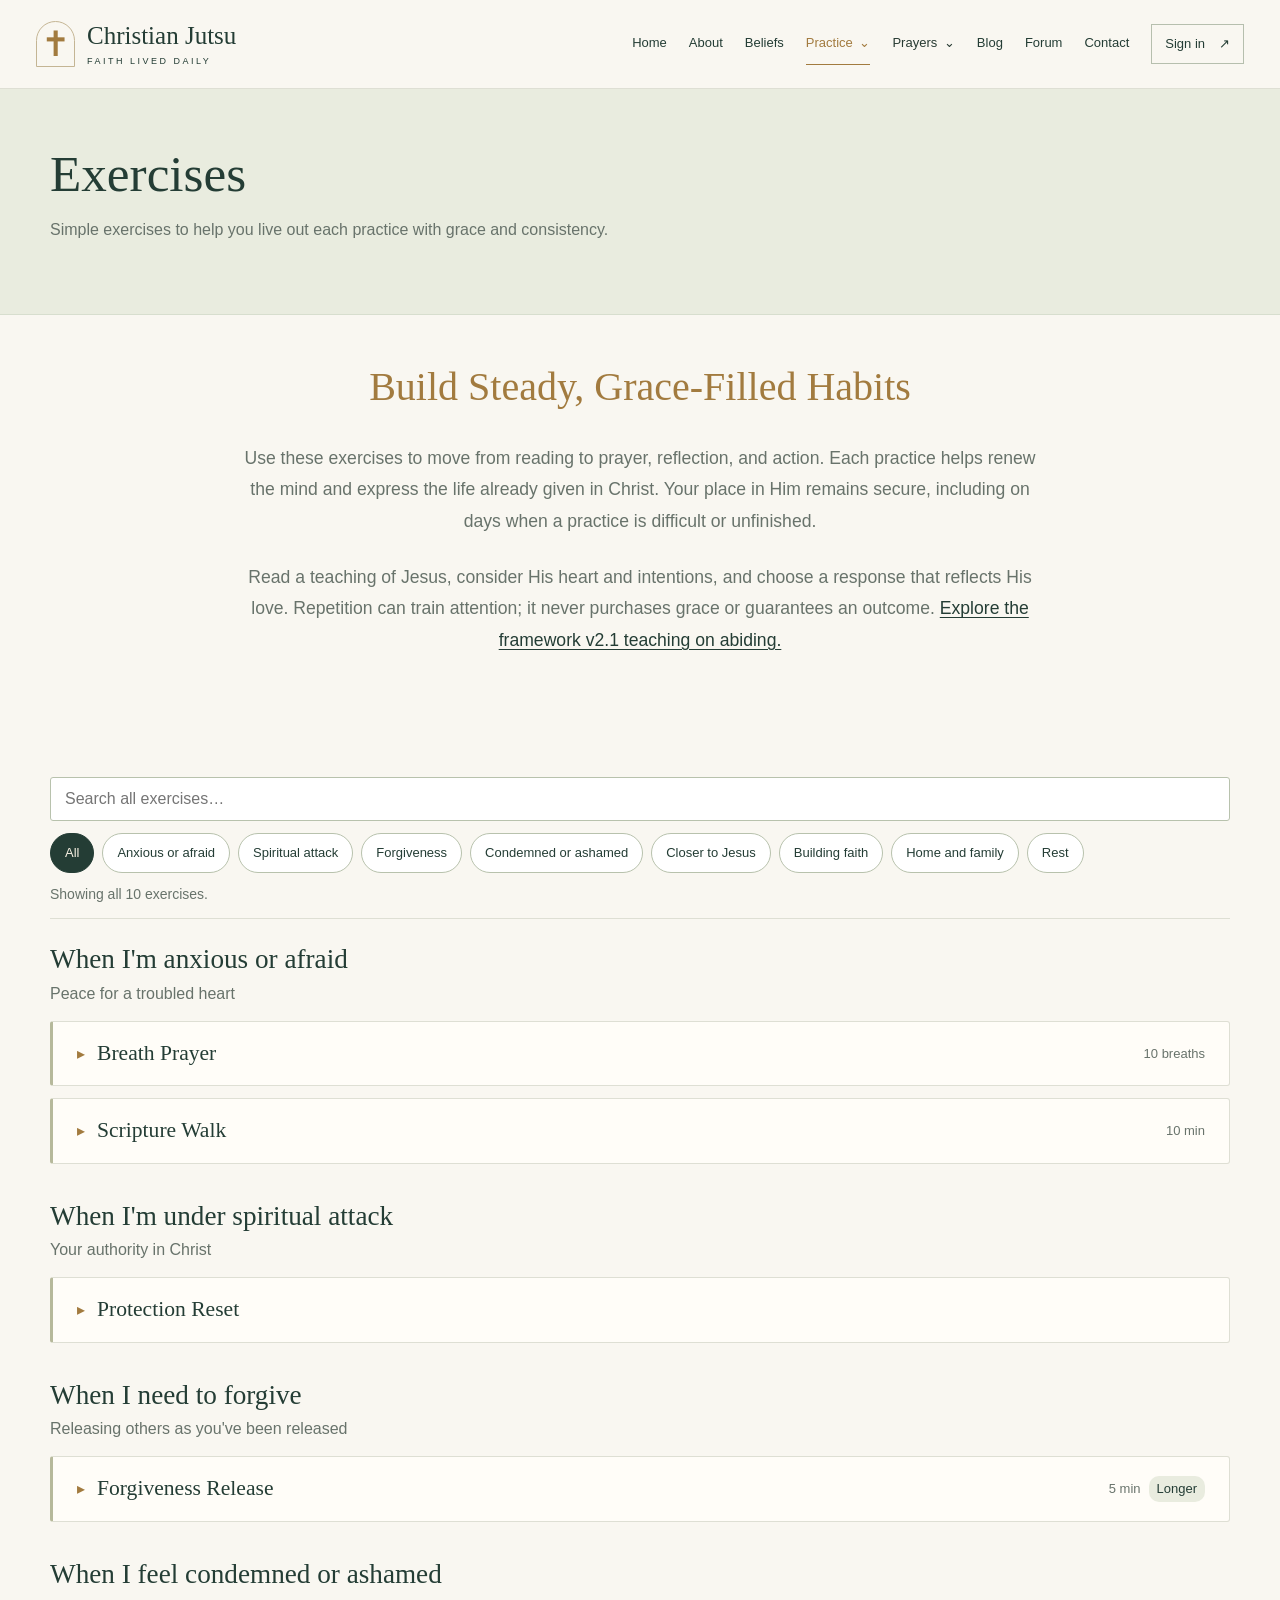
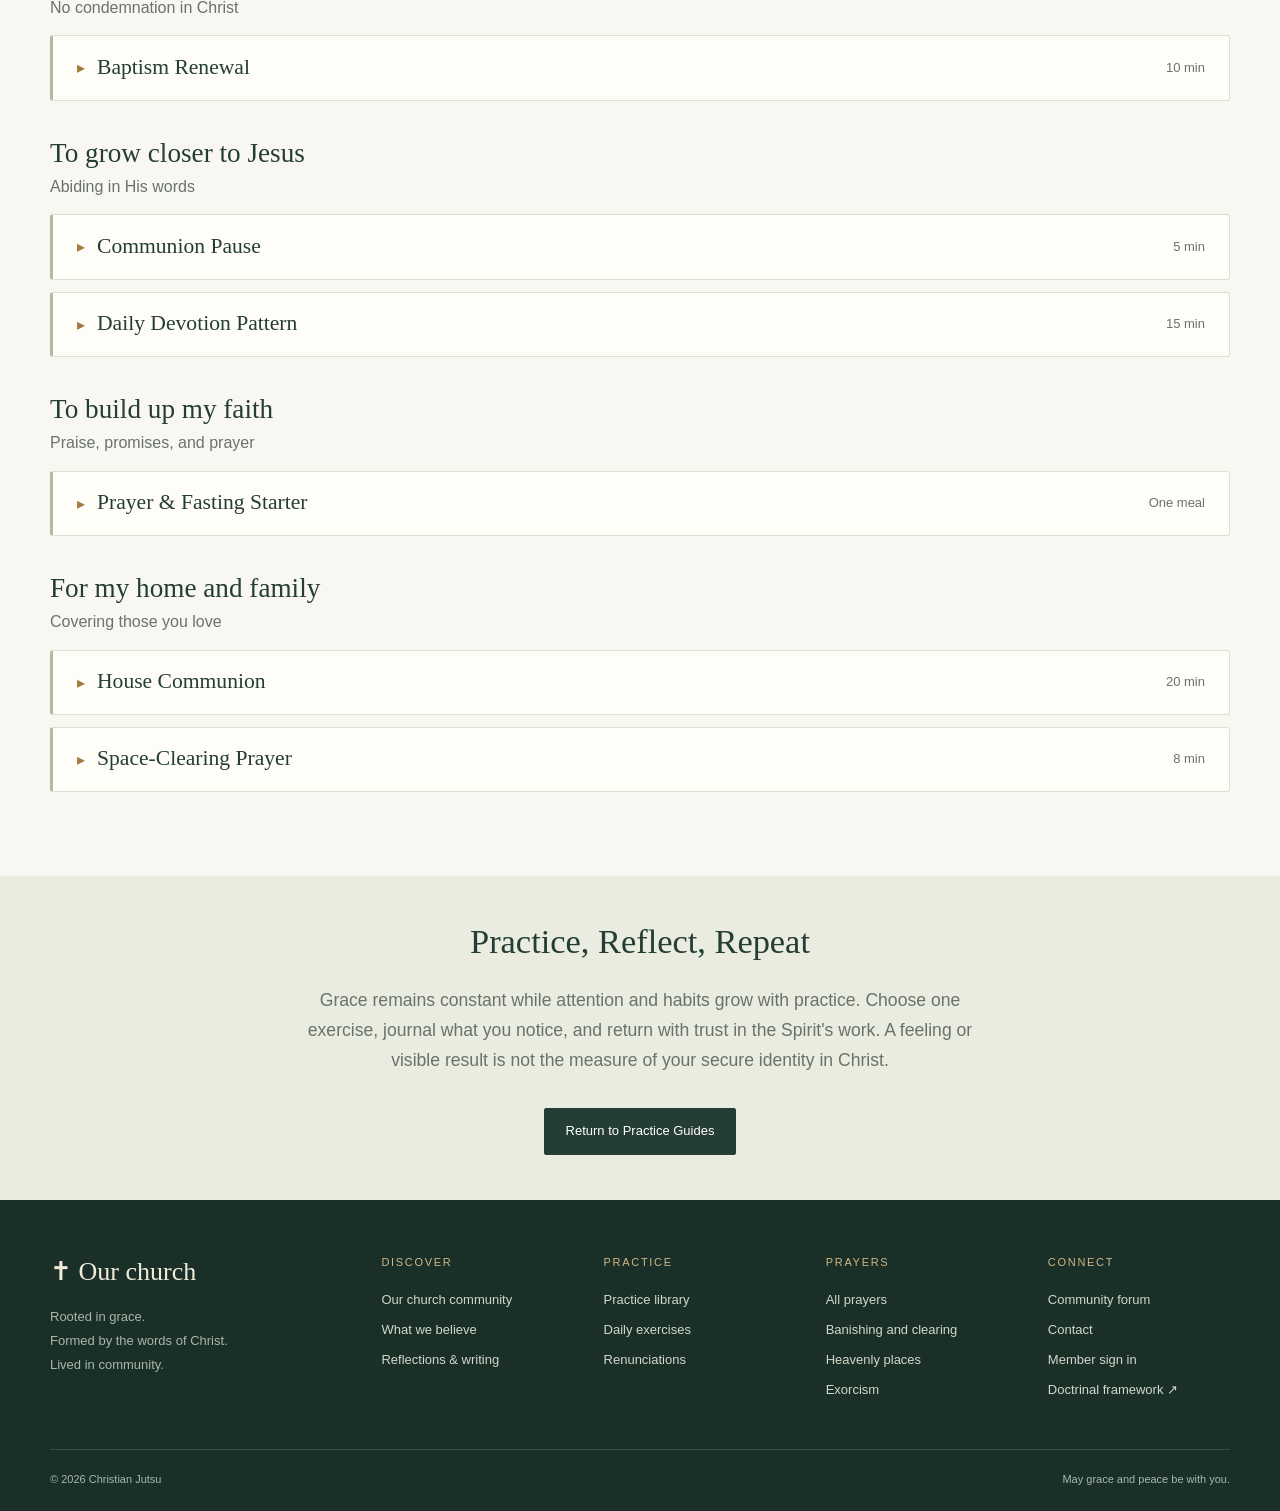
==== exercises.html @ 7dd8ff70 "Publish site from cd50cb9" ====
<!DOCTYPE html>
<html lang="en">
<head>
    <meta charset="UTF-8">
    <meta name="viewport" content="width=device-width, initial-scale=1.0">
    <title>Exercises - Christian Jutsu</title>
    <link rel="stylesheet" href="styles.css">
    <link rel="icon" href="assets/favicon.svg" type="image/svg+xml">
    <link rel="stylesheet" href="assets/css/site.css">
    <link rel="stylesheet" href="assets/css/practice.css">
</head>
<body class="practice-page">
    <!-- Navigation Bar -->
    <!-- shared-shell:start --><a class="skip-link" href="#main-content">Skip to content</a>
      <header class="site-header"><div class="site-header-inner">
        <a class="site-brand" href="index.html#/" aria-label="Christian Jutsu home"><span class="brand-mark" aria-hidden="true">✝</span><span>Christian Jutsu<small>FAITH LIVED DAILY</small></span></a>
        <button class="menu-toggle" type="button" aria-expanded="false" aria-controls="site-navigation"><span aria-hidden="true">☰</span> Menu</button>
        <nav class="site-navigation" id="site-navigation" aria-label="Main navigation">
          <a href="index.html#/">Home</a>
          <a href="about.html">About</a>
          <a href="index.html#/beliefs">Beliefs</a>
          <details class="nav-group is-active"><summary>Practice <span aria-hidden="true">⌄</span></summary><div class="nav-panel"><a href="practices.html">All practices</a><a href="exercises.html" class="is-active" aria-current="page">Daily exercises</a><a href="renunciations.html">Renunciations</a></div></details>
          <details class="nav-group"><summary>Prayers <span aria-hidden="true">⌄</span></summary><div class="nav-panel"><a href="prayers.html">All prayers</a><a href="banishing-and-clearing.html">Banishing and clearing</a><a href="heavenly-places-prayer.html">Heavenly places</a><a href="exorcism-prayer.html">Exorcism</a></div></details>
          <a href="index.html#/blog">Blog</a>
          <a href="index.html#/forum">Forum</a>
          <a href="index.html#/contact">Contact</a>


          <a class="session-button" href="index.html#/login">Sign in <span aria-hidden="true">↗</span></a>
        </nav>
      </div></header><!-- shared-shell:end --><main id="main-content" tabindex="-1">

    <!-- Page Header -->
    <section class="page-header">
        <div class="container">
            <h1>Exercises</h1>
            <p>Simple exercises to help you live out each practice with grace and consistency.</p>
        </div>
    </section>

    <!-- Intro -->
    <section class="welcome" style="padding: 3rem 0;">
        <div class="container">
            <h2>Build Steady, Grace-Filled Habits</h2>
            <p>Use these exercises to move from reading to prayer, reflection, and action. Each practice helps renew the mind and express the life already given in Christ. Your place in Him remains secure, including on days when a practice is difficult or unfinished.</p>
            <p>Read a teaching of Jesus, consider His heart and intentions, and choose a response that reflects His love. Repetition can train attention; it never purchases grace or guarantees an outcome. <a href="index.html#/beliefs?article=22">Explore the framework v2.1 teaching on abiding.</a></p>
        </div>
    </section>

    <!-- exercises:start -->
<section class="library" aria-label="Exercises by need">
<div class="container">
<div class="library-toolbar" id="library-toolbar" data-noun="exercise" data-noun-plural="exercises" hidden>
<label class="visually-hidden" for="library-search">Search exercises</label>
<input id="library-search" type="search" placeholder="Search all exercises…" autocomplete="off">
<div class="library-filters" id="library-filters" role="group" aria-label="Filter by need">
<button type="button" data-need="all" aria-pressed="true">All</button>
<button type="button" data-need="anxious" data-title="When I'm anxious or afraid" aria-pressed="false">Anxious or afraid</button>
<button type="button" data-need="attack" data-title="When I'm under spiritual attack" aria-pressed="false">Spiritual attack</button>
<button type="button" data-need="forgive" data-title="When I need to forgive" aria-pressed="false">Forgiveness</button>
<button type="button" data-need="condemned" data-title="When I feel condemned or ashamed" aria-pressed="false">Condemned or ashamed</button>
<button type="button" data-need="closer" data-title="To grow closer to Jesus" aria-pressed="false">Closer to Jesus</button>
<button type="button" data-need="faith" data-title="To build up my faith" aria-pressed="false">Building faith</button>
<button type="button" data-need="home" data-title="For my home and family" aria-pressed="false">Home and family</button>
<button type="button" data-need="rest" data-title="When I'm worn out and need rest" aria-pressed="false">Rest</button>
</div>
<p class="library-status" id="library-status" aria-live="polite"></p>
</div>
<section class="library-group" data-group="anxious" aria-labelledby="group-anxious">
<h2 class="library-group-title" id="group-anxious">When I'm anxious or afraid</h2>
<p class="library-group-tagline">Peace for a troubled heart</p>
<details class="ritual-card library-card" id="breath-prayer" data-needs="anxious rest">
<summary><h3>Breath Prayer</h3><span class="library-meta"><span class="library-time">10 breaths</span></span></summary>
<div class="library-body">
<p>On inhale: &quot;Lord Jesus, draw me near.&quot; On exhale: &quot;I rest in Your grace.&quot; Repeat for 10 slow breaths to center before prayer.</p>
<div class="library-footer"><p class="library-also">Also in: <a href="#need=rest">When I'm worn out and need rest</a></p><div class="library-actions"><button type="button" class="library-copy" data-copy-link hidden><span aria-hidden="true">🔗</span> <span class="library-button-label">Copy link</span></button><button type="button" class="library-close" data-close hidden><span aria-hidden="true">▴</span> <span class="library-button-label">Close</span></button></div></div>
</div>
</details>
<details class="ritual-card library-card" id="scripture-walk" data-needs="anxious closer">
<summary><h3>Scripture Walk</h3><span class="library-meta"><span class="library-time">10 min</span></span></summary>
<div class="library-body">
<p>Walk for 10 minutes reciting a single verse (Ps. 23:1 or Jn. 14:27). Let the rhythm of your steps reinforce the promise.</p>
<div class="library-footer"><p class="library-also">Also in: <a href="#need=closer">To grow closer to Jesus</a></p><div class="library-actions"><button type="button" class="library-copy" data-copy-link hidden><span aria-hidden="true">🔗</span> <span class="library-button-label">Copy link</span></button><button type="button" class="library-close" data-close hidden><span aria-hidden="true">▴</span> <span class="library-button-label">Close</span></button></div></div>
</div>
</details>
</section>
<section class="library-group" data-group="attack" aria-labelledby="group-attack">
<h2 class="library-group-title" id="group-attack">When I'm under spiritual attack</h2>
<p class="library-group-tagline">Your authority in Christ</p>
<details class="ritual-card library-card" id="protection-reset" data-needs="attack home">
<summary><h3>Protection Reset</h3><span class="library-meta"></span></summary>
<div class="library-body">
<p>Pray, &quot;Lord, surround this home with Your peace in Jesus' name.&quot; If helpful, trace a small cross as a reminder of Christ. The gesture has no independent power.</p>
<div class="library-footer"><p class="library-also">Also in: <a href="#need=home">For my home and family</a></p><div class="library-actions"><button type="button" class="library-copy" data-copy-link hidden><span aria-hidden="true">🔗</span> <span class="library-button-label">Copy link</span></button><button type="button" class="library-close" data-close hidden><span aria-hidden="true">▴</span> <span class="library-button-label">Close</span></button></div></div>
</div>
</details>
</section>
<section class="library-group" data-group="forgive" aria-labelledby="group-forgive">
<h2 class="library-group-title" id="group-forgive">When I need to forgive</h2>
<p class="library-group-tagline">Releasing others as you've been released</p>
<details class="ritual-card library-card" id="forgiveness-release" data-needs="forgive">
<summary><h3>Forgiveness Release</h3><span class="library-meta"><span class="library-time">5 min</span><span class="library-tag">Longer</span></span></summary>
<div class="library-body">
<p>This exercise helps us release personal vengeance and practice the mercy we have already received in Christ. Forgiving others does not earn God's forgiveness or maintain salvation. It brings our responses into alignment with Jesus' heart. Forgiveness is a choice; it does not require denying harm, erasing memory, abandoning healthy boundaries, or restoring trust without change.</p>
<div class="scripture-ref"><p><strong>Deuteronomy 32:35</strong><br>Vengeance is Mine, and recompense; their foot shall slip in due time; for the day of their calamity is at hand, and the things to come hasten upon them.</p><p><strong>Read this through Jesus' call to love our enemies: entrust justice to God and let go of personal retaliation.</strong></p><p><strong>Matthew 7:1-2</strong><br>Do not judge, or you too will be judged. For in the same way you judge others, you will be judged, and with the measure you use, it will be measured to you.</p><p><strong>Release others from your judgment and leave final judgment to God: the measure of mercy you show others is the measure you will live by.</strong></p><p><strong>Matthew 5:43-45</strong><br>You have heard that it was said, &quot;You shall love your neighbor and hate your enemy.&quot; But I say to you, love your enemies and pray for those who persecute you, so that you may be sons of your Father who is in heaven; for He causes His sun to rise on the evil and the good, and sends rain on the righteous and the unrighteous.</p><p><strong>Love and pray for those who hurt you: as the Father shows kindness to the good and the evil alike, we reflect His heart when we bless our enemies.</strong></p><p><strong>Matthew 6:12, 14-15</strong><br>And forgive us our debts, as we also have forgiven our debtors. For if you forgive others for their transgressions, your heavenly Father will also forgive you. But if you do not forgive others, then your Father will not forgive your transgressions.</p><p><strong>Forgive others as God has forgiven you: unforgiveness does not undo your salvation, but it hinders your fellowship with the Father and your experience of His forgiveness.</strong></p></div>
<p>Jesus' teaching takes forgiveness seriously. The framework reads these passages through His finished work: salvation is a gift, and extending mercy expresses the grace already received. We can ask for help while difficult feelings remain.</p>
<p><strong>Practice:</strong> Spend about 5 minutes considering Jesus' teaching on forgiveness. Notice His intention of love, and begin with an honest prayer:</p>
<div class="prayer-text">"Jesus, You know what happened and how it has affected me.<br>
Because You have shown me mercy, I choose to release (Name) from my personal vengeance.<br>
Let Your words loosen the hold of bitterness and renew my mind.<br>
Help me forgive while acting with wisdom, truth, and appropriate boundaries.<br>
Show me where I need to acknowledge my own wrongs and make amends.<br>
Thank You for forgiveness already given through Christ. Teach me to walk in Your love. Amen."</div>
<div class="library-footer"><div class="library-actions"><button type="button" class="library-copy" data-copy-link hidden><span aria-hidden="true">🔗</span> <span class="library-button-label">Copy link</span></button><button type="button" class="library-close" data-close hidden><span aria-hidden="true">▴</span> <span class="library-button-label">Close</span></button></div></div>
</div>
</details>
</section>
<section class="library-group" data-group="condemned" aria-labelledby="group-condemned">
<h2 class="library-group-title" id="group-condemned">When I feel condemned or ashamed</h2>
<p class="library-group-tagline">No condemnation in Christ</p>
<details class="ritual-card library-card" id="baptism-reflection" data-needs="condemned">
<summary><h3>Baptism Renewal</h3><span class="library-meta"><span class="library-time">10 min</span></span></summary>
<div class="library-body">
<p><strong>Time:</strong> 10 minutes. <strong>Focus:</strong> Identity in Christ.</p>
<p>Stand near water (sink, river, shower). Touch the water and say, &quot;I am buried with Christ; I am raised with Christ.&quot; Read Romans 6:3-4 aloud and pray for a fresh mind set on resurrection life.</p>
<div class="scripture-ref"><strong>Scripture to anchor:</strong> Romans 6:3-4</div>
<div class="library-footer"><div class="library-actions"><button type="button" class="library-copy" data-copy-link hidden><span aria-hidden="true">🔗</span> <span class="library-button-label">Copy link</span></button><button type="button" class="library-close" data-close hidden><span aria-hidden="true">▴</span> <span class="library-button-label">Close</span></button></div></div>
</div>
</details>
</section>
<section class="library-group" data-group="closer" aria-labelledby="group-closer">
<h2 class="library-group-title" id="group-closer">To grow closer to Jesus</h2>
<p class="library-group-tagline">Abiding in His words</p>
<details class="ritual-card library-card" id="communion-pause" data-needs="closer">
<summary><h3>Communion Pause</h3><span class="library-meta"><span class="library-time">5 min</span></span></summary>
<div class="library-body">
<p>Set aside 5 minutes midweek. Read 1 Corinthians 11:23-26, thank Jesus for His body and blood, and journal one line of gratitude.</p>
<div class="library-footer"><div class="library-actions"><button type="button" class="library-copy" data-copy-link hidden><span aria-hidden="true">🔗</span> <span class="library-button-label">Copy link</span></button><button type="button" class="library-close" data-close hidden><span aria-hidden="true">▴</span> <span class="library-button-label">Close</span></button></div></div>
</div>
</details>
<details class="ritual-card library-card" id="daily-devotion" data-needs="closer">
<summary><h3>Daily Devotion Pattern</h3><span class="library-meta"><span class="library-time">15 min</span></span></summary>
<div class="library-body">
<p><strong>Time:</strong> 15 minutes. <strong>Tools:</strong> Bible, journal, quiet spot.</p>
<p>1) Ask for the Spirit's help. 2) Read a short teaching of Jesus (start with John 15). 3) Consider what it reveals about His heart, intentions, and way of responding. 4) Hold His words in mind and choose one action that reflects them today. 5) Pray and end with gratitude. Read other passages of Scripture in the light of Christ.</p>
<div class="scripture-ref"><strong>Scripture to anchor:</strong> John 15:4-5</div>
<div class="library-footer"><div class="library-actions"><button type="button" class="library-copy" data-copy-link hidden><span aria-hidden="true">🔗</span> <span class="library-button-label">Copy link</span></button><button type="button" class="library-close" data-close hidden><span aria-hidden="true">▴</span> <span class="library-button-label">Close</span></button></div></div>
</div>
</details>
</section>
<section class="library-group" data-group="faith" aria-labelledby="group-faith">
<h2 class="library-group-title" id="group-faith">To build up my faith</h2>
<p class="library-group-tagline">Praise, promises, and prayer</p>
<details class="ritual-card library-card" id="fasting" data-needs="faith closer">
<summary><h3>Prayer &amp; Fasting Starter</h3><span class="library-meta"><span class="library-time">One meal</span></span></summary>
<div class="library-body">
<p><strong>Time:</strong> One meal. <strong>Focus:</strong> Dependence and clarity.</p>
<p>Set aside an ordinary comfort or distraction and use the time for prayer; a food fast is optional. Reflect on God's faithfulness, sovereignty, and care as expressed in His names. Close by thanking Jesus for being the Bread of Life. The time set aside is a response to grace, not payment for an answer.</p>
<div class="scripture-ref"><strong>Scripture to anchor:</strong> Matthew 6:16-18; John 6:35</div>
<div class="library-footer"><p class="library-also">Also in: <a href="#need=closer">To grow closer to Jesus</a></p><div class="library-actions"><button type="button" class="library-copy" data-copy-link hidden><span aria-hidden="true">🔗</span> <span class="library-button-label">Copy link</span></button><button type="button" class="library-close" data-close hidden><span aria-hidden="true">▴</span> <span class="library-button-label">Close</span></button></div></div>
</div>
</details>
</section>
<section class="library-group" data-group="home" aria-labelledby="group-home">
<h2 class="library-group-title" id="group-home">For my home and family</h2>
<p class="library-group-tagline">Covering those you love</p>
<details class="ritual-card library-card" id="communion-family" data-needs="home closer">
<summary><h3>House Communion</h3><span class="library-meta"><span class="library-time">20 min</span></span></summary>
<div class="library-body">
<p><strong>Time:</strong> 20 minutes. <strong>Focus:</strong> Gratitude and unity.</p>
<p>Gather bread and juice. Read Luke 22:19-20, invite each person to name one way Jesus has carried them this week, then partake together. Close with Psalm 23 read in unison.</p>
<div class="scripture-ref"><strong>Scripture to anchor:</strong> Luke 22:19-20; Psalm 23</div>
<div class="library-footer"><p class="library-also">Also in: <a href="#need=closer">To grow closer to Jesus</a></p><div class="library-actions"><button type="button" class="library-copy" data-copy-link hidden><span aria-hidden="true">🔗</span> <span class="library-button-label">Copy link</span></button><button type="button" class="library-close" data-close hidden><span aria-hidden="true">▴</span> <span class="library-button-label">Close</span></button></div></div>
</div>
</details>
<details class="ritual-card library-card" id="space-clearing" data-needs="home attack">
<summary><h3>Space-Clearing Prayer</h3><span class="library-meta"><span class="library-time">8 min</span></span></summary>
<div class="library-body">
<p><strong>Time:</strong> 8 minutes. <strong>Focus:</strong> Peace in your home.</p>
<p>Pray through each room: &quot;Lord, this home belongs to You. Help us fill it with truth, peace, and love in Jesus' name.&quot; Ask God to send His ministers as He wills, and thank Him for His presence. Let prayer lead to a practical act of hospitality, reconciliation, or care.</p>
<div class="scripture-ref"><strong>Scripture to anchor:</strong> Psalm 91:11-12</div>
<div class="library-footer"><p class="library-also">Also in: <a href="#need=attack">When I'm under spiritual attack</a></p><div class="library-actions"><button type="button" class="library-copy" data-copy-link hidden><span aria-hidden="true">🔗</span> <span class="library-button-label">Copy link</span></button><button type="button" class="library-close" data-close hidden><span aria-hidden="true">▴</span> <span class="library-button-label">Close</span></button></div></div>
</div>
</details>
</section>
<p class="library-no-results" id="library-no-results" hidden>No exercises match your search. Try another word, or choose All.</p>
</div>
</section>
<!-- exercises:end -->

    <!-- Call to Action -->
    <section class="rituals-cta">
        <div class="container">
            <h2>Practice, Reflect, Repeat</h2>
            <p>Grace remains constant while attention and habits grow with practice. Choose one exercise, journal what you notice, and return with trust in the Spirit's work. A feeling or visible result is not the measure of your secure identity in Christ.</p>
            <a href="practices.html" class="btn">Return to Practice Guides</a>
        </div>
    </section>

    <!-- Footer -->
    </main><!-- shared-footer:start --><footer class="site-footer"><div class="footer-grid">
      <div><a class="footer-brand" href="index.html#/">✝ Our church</a><p>Rooted in grace.<br>Formed by the words of Christ.<br>Lived in community.</p></div>
      <div><h2>Discover</h2><a href="about.html">Our church community</a><a href="index.html#/beliefs">What we believe</a><a href="index.html#/blog">Reflections &amp; writing</a></div>
      <div><h2>Practice</h2><a href="practices.html">Practice library</a><a href="exercises.html">Daily exercises</a><a href="renunciations.html">Renunciations</a></div>
      <div><h2>Prayers</h2><a href="prayers.html">All prayers</a><a href="banishing-and-clearing.html">Banishing and clearing</a><a href="heavenly-places-prayer.html">Heavenly places</a><a href="exorcism-prayer.html">Exorcism</a></div>
      <div><h2>Connect</h2><a href="index.html#/forum">Community forum</a><a href="index.html#/contact">Contact</a><a href="index.html#/login">Member sign in</a><a href="docs/christian-jutsu-framework-v2.1.md" download>Doctrinal framework ↗</a></div>
    </div><div class="footer-bottom"><span>© 2026 Christian Jutsu</span><span>May grace and peace be with you.</span></div></footer><!-- shared-footer:end -->

    <script src="assets/js/shared-shell.js"></script>
    <script src="script.js"></script>
    <script src="assets/js/library-page.js"></script>
</body>
</html>
---- styles.css ----
/* ===== GLOBAL STYLES ===== */
* {
    margin: 0;
    padding: 0;
    box-sizing: border-box;
}

:root {
    --primary-gold: #d4af37;
    --soft-blue: #6b9fd6;
    --warm-white: #fafaf8;
    --light-cream: #f5f3ed;
    --text-dark: #333333;
    --text-light: #666666;
    --border-light: #e0ddd5;
    --shadow: rgba(0, 0, 0, 0.1);
}

body {
    font-family: 'Georgia', 'Times New Roman', serif;
    line-height: 1.7;
    color: var(--text-dark);
    background-color: var(--warm-white);
}

.container {
    max-width: 1200px;
    margin: 0 auto;
    padding: 0 20px;
}

h1, h2, h3 {
    font-weight: 600;
    color: var(--text-dark);
    margin-bottom: 1rem;
}

h1 {
    font-size: 2.5rem;
}

h2 {
    font-size: 2rem;
}

h3 {
    font-size: 1.5rem;
}

p {
    margin-bottom: 1rem;
    color: var(--text-light);
}

a {
    text-decoration: none;
    color: inherit;
    transition: all 0.3s ease;
}

/* ===== NAVIGATION BAR ===== */
.navbar {
    background: white;
    box-shadow: 0 2px 10px var(--shadow);
    position: sticky;
    top: 0;
    z-index: 1000;
    padding: 0.5rem 0;
}

.nav-container {
    max-width: 1200px;
    margin: 0 auto;
    padding: 0 20px;
    display: flex;
    justify-content: space-between;
    align-items: center;
}

.logo {
    font-size: 1.5rem;
    font-weight: 600;
    color: var(--primary-gold);
    display: flex;
    align-items: center;
    gap: 0.5rem;
}

.nav-menu {
    display: flex;
    list-style: none;
    gap: 2rem;
    align-items: center;
}

.nav-menu li {
    position: relative;
}

.nav-menu a {
    color: var(--text-dark);
    font-size: 1.05rem;
    padding: 0.5rem 1rem;
    border-radius: 5px;
    transition: all 0.3s ease;
}

.nav-menu a:hover,
.nav-menu a.active {
    color: var(--primary-gold);
    background-color: var(--light-cream);
}

/* Dropdown Menu */
.dropdown {
    position: relative;
}

.dropdown-menu {
    position: absolute;
    top: 100%;
    left: 0;
    background: white;
    box-shadow: 0 4px 15px var(--shadow);
    border-radius: 8px;
    min-width: 200px;
    opacity: 0;
    visibility: hidden;
    transform: translateY(-10px);
    transition: all 0.3s ease;
    list-style: none;
    padding: 0.5rem 0;
    margin-top: 0.5rem;
}

.dropdown:hover .dropdown-menu {
    opacity: 1;
    visibility: visible;
    transform: translateY(0);
}

.dropdown-menu li {
    padding: 0;
}

.dropdown-menu a {
    display: block;
    padding: 0.75rem 1.5rem;
    color: var(--text-dark);
    border-radius: 0;
}

.dropdown-menu a:hover {
    background-color: var(--light-cream);
    color: var(--primary-gold);
}

/* Hamburger Menu */
.hamburger {
    display: none;
    flex-direction: column;
    background: none;
    border: none;
    cursor: pointer;
    padding: 0.5rem;
}

.hamburger span {
    width: 25px;
    height: 3px;
    background-color: var(--text-dark);
    margin: 3px 0;
    transition: 0.3s;
    border-radius: 2px;
}

/* ===== HERO SECTION ===== */
.hero {
    height: 500px;
    background: linear-gradient(rgba(0, 0, 0, 0.3), rgba(0, 0, 0, 0.4)),
                url('data:image/svg+xml,<svg xmlns="http://www.w3.org/2000/svg" viewBox="0 0 1200 500"><defs><linearGradient id="grad" x1="0%" y1="0%" x2="0%" y2="100%"><stop offset="0%" style="stop-color:%236b9fd6;stop-opacity:1" /><stop offset="100%" style="stop-color:%23d4af37;stop-opacity:0.7" /></linearGradient></defs><rect width="1200" height="500" fill="url(%23grad)"/><circle cx="600" cy="250" r="100" fill="%23fff" opacity="0.1"/><line x1="600" y1="200" x2="600" y2="300" stroke="%23fff" stroke-width="8" opacity="0.3"/><line x1="560" y1="230" x2="640" y2="230" stroke="%23fff" stroke-width="8" opacity="0.3"/></svg>');
    background-size: cover;
    background-position: center;
    display: flex;
    align-items: center;
    justify-content: center;
    text-align: center;
    color: white;
    position: relative;
}

.hero-overlay {
    z-index: 2;
    padding: 2rem;
}

.hero h1 {
    color: white;
    font-size: 3.5rem;
    margin-bottom: 1rem;
    text-shadow: 2px 2px 8px rgba(0, 0, 0, 0.5);
}

.tagline {
    font-size: 1.3rem;
    color: white;
    font-style: italic;
    text-shadow: 1px 1px 4px rgba(0, 0, 0, 0.5);
}

/* ===== WELCOME SECTION ===== */
.welcome {
    padding: 4rem 0;
    background-color: var(--warm-white);
    text-align: center;
}

.welcome h2 {
    color: var(--primary-gold);
    margin-bottom: 2rem;
    font-size: 2.5rem;
}

.welcome p {
    max-width: 800px;
    margin: 0 auto 1.5rem;
    font-size: 1.1rem;
    line-height: 1.8;
}

/* ===== FEATURES SECTION ===== */
.features {
    padding: 4rem 0;
    background-color: var(--light-cream);
}

.feature-grid {
    display: grid;
    grid-template-columns: repeat(auto-fit, minmax(250px, 1fr));
    gap: 2rem;
    margin-bottom: 3rem;
}

.feature-card {
    background: white;
    padding: 2rem;
    border-radius: 10px;
    box-shadow: 0 4px 15px var(--shadow);
    text-align: center;
    transition: transform 0.3s ease, box-shadow 0.3s ease;
}

.feature-card:hover {
    transform: translateY(-5px);
    box-shadow: 0 8px 25px var(--shadow);
}

.feature-icon {
    font-size: 3rem;
    margin-bottom: 1rem;
}

.feature-card h3 {
    color: var(--soft-blue);
    margin-bottom: 1rem;
}

.feature-card p {
    font-size: 0.95rem;
}

.cta-button {
    text-align: center;
    margin-top: 2rem;
}

.btn {
    display: inline-block;
    padding: 1rem 2rem;
    background: var(--primary-gold);
    color: white;
    border-radius: 50px;
    font-size: 1.1rem;
    font-weight: 600;
    transition: all 0.3s ease;
    box-shadow: 0 4px 15px rgba(212, 175, 55, 0.3);
}

.btn:hover {
    background: #c49d2e;
    transform: translateY(-2px);
    box-shadow: 0 6px 20px rgba(212, 175, 55, 0.4);
}

/* ===== PAGE HEADER ===== */
.page-header {
    background: linear-gradient(135deg, var(--soft-blue), var(--primary-gold));
    color: white;
    padding: 3rem 0;
    text-align: center;
}

.page-header h1 {
    color: white;
    font-size: 3rem;
}

/* ===== ABOUT PAGE ===== */
.about-content {
    padding: 4rem 0;
    background-color: var(--warm-white);
}

.about-grid {
    display: grid;
    grid-template-columns: 2fr 1fr;
    gap: 3rem;
    align-items: start;
}

.about-text h2 {
    color: var(--primary-gold);
    margin-top: 2rem;
    margin-bottom: 1rem;
}

.about-text h2:first-child {
    margin-top: 0;
}

.about-text p {
    margin-bottom: 1.5rem;
    font-size: 1.05rem;
}

.about-image {
    position: sticky;
    top: 100px;
}

.image-placeholder {
    background: white;
    padding: 2rem;
    border-radius: 10px;
    box-shadow: 0 4px 15px var(--shadow);
}

.image-placeholder svg {
    width: 100%;
    height: auto;
}

.image-caption {
    text-align: center;
    font-style: italic;
    margin-top: 1rem;
    font-size: 0.9rem;
}

/* ===== RITUALS PAGE ===== */
.rituals-intro {
    padding: 3rem 0;
    background-color: var(--light-cream);
    text-align: center;
}

.intro-text {
    max-width: 900px;
    margin: 0 auto 1.5rem;
    font-size: 1.1rem;
    line-height: 1.9;
}

.rituals-content {
    padding: 4rem 0;
    background-color: var(--warm-white);
}

.ritual-card {
    background: white;
    padding: 2.5rem;
    margin-bottom: 2rem;
    border-radius: 10px;
    box-shadow: 0 4px 15px var(--shadow);
    border-left: 5px solid var(--primary-gold);
    transition: all 0.3s ease;
}

.ritual-card:hover {
    box-shadow: 0 8px 25px var(--shadow);
    transform: translateX(5px);
}

.ritual-icon {
    font-size: 3rem;
    margin-bottom: 1rem;
}

.ritual-card h2 {
    color: var(--soft-blue);
    margin-bottom: 1.5rem;
}

.ritual-card p {
    margin-bottom: 1rem;
    font-size: 1.05rem;
}

.scripture-ref {
    margin-top: 1.5rem;
    padding: 1rem;
    background-color: var(--light-cream);
    border-left: 3px solid var(--primary-gold);
    border-radius: 5px;
    font-size: 0.95rem;
}

.scripture-ref strong {
    color: var(--text-dark);
}

.rituals-cta {
    padding: 4rem 0;
    background: linear-gradient(135deg, var(--light-cream), var(--warm-white));
    text-align: center;
}

.rituals-cta h2 {
    color: var(--primary-gold);
    margin-bottom: 1.5rem;
}

.rituals-cta p {
    max-width: 700px;
    margin: 0 auto 2rem;
    font-size: 1.1rem;
}

/* ===== FOOTER ===== */
footer {
    background: linear-gradient(135deg, var(--text-dark), #555);
    color: white;
    padding: 3rem 0;
    text-align: center;
}

.footer-links {
    display: flex;
    justify-content: center;
    gap: 2rem;
    margin-bottom: 1.5rem;
    flex-wrap: wrap;
}

.footer-links a {
    color: white;
    font-size: 1.05rem;
    transition: color 0.3s ease;
}

.footer-links a:hover {
    color: var(--primary-gold);
}

.footer-text {
    color: rgba(255, 255, 255, 0.8);
    margin-bottom: 0.5rem;
}

/* ===== RESPONSIVE DESIGN ===== */
@media (max-width: 768px) {
    .hamburger {
        display: flex;
        z-index: 1001;
    }

    .nav-menu {
        position: fixed;
        left: -100%;
        top: 60px;
        flex-direction: column;
        background-color: white;
        width: 100%;
        text-align: center;
        transition: 0.3s;
        box-shadow: 0 10px 27px var(--shadow);
        gap: 0;
        padding: 1rem 0;
    }

    .nav-menu.active {
        left: 0;
    }

    .nav-menu li {
        margin: 0.5rem 0;
    }

    .dropdown-menu {
        position: static;
        opacity: 1;
        visibility: visible;
        transform: none;
        box-shadow: none;
        background: var(--light-cream);
        margin-top: 0.5rem;
        display: none;
    }

    .dropdown.active .dropdown-menu {
        display: block;
    }

    .hero h1 {
        font-size: 2.5rem;
    }

    .tagline {
        font-size: 1.1rem;
    }

    h1 {
        font-size: 2rem;
    }

    h2 {
        font-size: 1.75rem;
    }

    .about-grid {
        grid-template-columns: 1fr;
    }

    .about-image {
        position: static;
    }

    .feature-grid {
        grid-template-columns: 1fr;
    }

    .footer-links {
        flex-direction: column;
        gap: 1rem;
    }
}

@media (max-width: 480px) {
    .hero {
        height: 350px;
    }

    .hero h1 {
        font-size: 2rem;
    }

    .tagline {
        font-size: 1rem;
    }

    .feature-card,
    .ritual-card {
        padding: 1.5rem;
    }

    .btn {
        padding: 0.75rem 1.5rem;
        font-size: 1rem;
    }
}
---- assets/css/site.css ----
﻿@import url("./app-components.css");
:root{--forest:#243d35;--forest-dark:#192f28;--gold:#a27b3f;--ink:#283b33;--muted:#68736b;--paper:#f9f7f1;--cream:#efede4;--line:#dedfd4;--primary-gold:#a27b3f;--soft-blue:#496d5e;--warm-white:#f9f7f1;--light-cream:#efede4;--text-dark:#283b33;--text-light:#626d65}
*{box-sizing:border-box}html{scroll-behavior:smooth;scroll-padding-top:110px}body{margin:0;background:var(--paper);color:var(--ink);font:16px/1.7 "Segoe UI",Arial,sans-serif}button,input,textarea,select{font:inherit}button,a,input,summary{touch-action:manipulation}button,summary{cursor:pointer}a{color:var(--forest);text-underline-offset:4px}a:hover{color:var(--gold)}a,button{transition:background .15s,color .15s,box-shadow .15s}h1,h2,h3,h4,h5,h6{font-family:Georgia,"Times New Roman",serif;line-height:1.2;font-weight:400;color:var(--ink);margin:0 0 1rem}h1{font-size:clamp(2.3rem,4vw,3.5rem)}h2{font-size:2.15rem}h3{font-size:1.55rem}h4{font-size:1.3rem}h5,h6{font-size:1.2rem}p{margin:0 0 1rem;color:var(--muted)}img,svg{max-width:100%}ul,ol{padding-left:1.5rem}li{margin-bottom:.35rem}hr{border:0;border-top:1px solid var(--line);margin:1.5rem 0}small,.small{font-size:.85rem}strong{font-weight:600}[hidden]{display:none!important}:focus-visible{outline:3px solid var(--gold);outline-offset:4px}code{overflow-wrap:anywhere;background:var(--cream);padding:.1rem .3rem}pre{white-space:pre-wrap;overflow-wrap:anywhere}.container{width:min(1180px,100% - 64px);margin-inline:auto;padding:0}.site-main{padding-block:56px 90px;min-height:65vh}.site-main:focus{outline:none}.app-loading{padding-block:100px}.skip-link{position:fixed;z-index:110;top:-80px;left:20px;background:var(--forest);color:white;padding:12px 20px}.skip-link:focus{top:10px}
.site-header{position:sticky;top:0;z-index:100;background:rgba(249,247,241,.98);border-bottom:1px solid var(--line)}.site-header-inner{max-width:1340px;margin:auto;padding:21px 36px;display:flex;align-items:center;justify-content:space-between;gap:26px}.site-brand{display:flex;align-items:center;gap:12px;text-decoration:none;color:var(--forest);font:25px/1.1 Georgia,serif;white-space:nowrap}.brand-mark{font:35px Georgia,serif;color:var(--gold);border:1px solid #c4b594;width:39px;height:46px;display:grid;place-items:center;border-radius:22px 22px 0 0}.site-brand small{display:block;font:9px/1 "Segoe UI",sans-serif;letter-spacing:2.5px;margin-top:8px}.site-navigation{display:flex;align-items:center;gap:22px;font-size:13px}.site-navigation>a:not(.session-button),.nav-group>summary{padding:9px 0;border-bottom:1px solid transparent;text-decoration:none;white-space:nowrap}.site-navigation .is-active,.nav-group.is-active>summary{color:var(--gold);border-bottom-color:var(--gold)!important}.nav-group{position:relative}.nav-group>summary{list-style:none}.nav-group>summary::-webkit-details-marker{display:none}.nav-group summary span{margin-left:3px}.nav-panel{position:absolute;top:100%;left:-16px;min-width:240px;max-width:320px;padding:10px;background:var(--paper);border:1px solid var(--line);box-shadow:0 14px 24px #243d3515}.nav-panel a{display:block;text-decoration:none;padding:9px 12px;overflow-wrap:anywhere}.nav-panel a:hover{background:var(--cream)}.session-button{display:inline-flex;align-items:center;gap:14px;border:1px solid #b6bfae;padding:8px 13px;background:transparent;color:var(--forest);text-decoration:none;font-size:13px;white-space:nowrap}.menu-toggle{display:none}.site-footer{background:var(--forest-dark);color:#e3e7dc;padding:56px 32px 22px}.footer-grid{max-width:1180px;margin:auto;display:grid;grid-template-columns:1.6fr repeat(4,1fr);gap:40px}.site-footer a{color:#d1d8c9;text-decoration:none;display:block;font-size:13px;margin-bottom:8px}.site-footer a:hover{color:#e3c48c}.site-footer .footer-brand{font:26px Georgia,serif;color:#f1ead9;margin-bottom:18px}.site-footer p{font-size:13px;color:#a8b8aa;line-height:1.85}.site-footer h2{color:#d0b888;font:11px "Segoe UI",sans-serif;letter-spacing:1.7px;text-transform:uppercase;margin-bottom:21px}.footer-bottom{max-width:1180px;margin:40px auto 0;padding-top:20px;border-top:1px solid #ffffff20;display:flex;justify-content:space-between;color:#a8b8aa;font-size:11px}
.button,.btn{display:inline-flex;align-items:center;justify-content:center;gap:22px;padding:12px 21px;text-decoration:none;border:1px solid var(--forest);border-radius:2px;background:var(--forest);color:white;font-weight:500;font-size:13px;line-height:1.6}.button:hover,.btn:hover{background:var(--forest-dark);color:white}.button-light{background:#ece8db;color:var(--forest);border-color:#ece8db}.button-light:hover{background:white;color:var(--forest)}.text-link{font-size:13px;text-decoration:none;font-weight:500;border-bottom:1px solid #aab1a2;padding-bottom:5px;display:inline-flex;align-items:center;gap:18px}.eyebrow{font-size:10px!important;font-weight:600;letter-spacing:2px;color:var(--gold);text-transform:uppercase;margin-bottom:22px}
@media(max-width:1150px){.site-header-inner{padding-inline:24px;gap:18px}.site-navigation{gap:14px;font-size:12px}.site-brand{font-size:22px}}
@media(max-width:1000px){.menu-toggle{display:block;border:1px solid #c0c8b7;padding:7px 12px;background:transparent;color:var(--forest);font-size:13px}.site-header-inner{padding-block:16px;position:relative}.site-navigation{display:none;position:absolute;top:100%;left:0;right:0;max-height:calc(100dvh - 82px);overflow:auto;background:var(--paper);border-bottom:1px solid var(--line);padding:20px 28px;box-shadow:0 15px 20px #243d3510}.site-navigation.is-open{display:flex;align-items:stretch;flex-direction:column;gap:3px;font-size:15px}.site-navigation .session-button{align-self:flex-start;margin-top:12px}.nav-panel{position:static;box-shadow:none;max-width:none;border:0;border-left:1px solid var(--line);margin:6px 0 10px}.nav-group>summary{display:flex;justify-content:space-between}}
@media(max-width:1000px){.footer-grid{grid-template-columns:repeat(4,1fr)}.footer-grid>div:first-child{grid-column:1/-1}}
@media(max-width:700px){.container{width:calc(100% - 36px)}.site-header-inner{padding-inline:18px}.site-main{padding-block:32px 55px}.footer-grid{grid-template-columns:1fr 1fr;gap:30px}.footer-grid>div:first-child{grid-column:1/-1}.site-footer{padding:40px 22px 22px}.footer-bottom{gap:15px;flex-wrap:wrap}}
@media(prefers-reduced-motion:reduce){html{scroll-behavior:auto}*,*:before,*:after{transition:none!important;animation:none!important}}


/* Home: a quiet editorial rhythm with a chapel-window illustration. */
.home-main{padding-top:0;padding-bottom:80px}.home-hero{display:grid;grid-template-columns:1.22fr 1fr;align-items:center;gap:60px;min-height:640px;padding:50px 0 60px}.eyebrow>span{display:inline-block;width:22px;height:1px;background:var(--gold);vertical-align:middle;margin-right:8px}.hero-copy h1{font-size:clamp(3rem,4.7vw,4.7rem);letter-spacing:-2px;line-height:1.1;margin-bottom:27px}.hero-copy h1 em{color:#6b795c;font-weight:400}.hero-intro{max-width:440px;font-size:15px;line-height:1.9}.hero-actions{display:flex;align-items:center;gap:28px;margin-top:31px}.hero-footnote{border-top:1px solid var(--line);margin-top:43px;padding-top:21px;max-width:445px;font-size:11px;color:var(--muted)}.tiny-cross{color:var(--gold);margin-right:10px;font-size:16px}.hero-art{position:relative;padding:20px 28px 32px;align-self:stretch;display:flex;flex-direction:column;justify-content:center;background:radial-gradient(ellipse at 50% 55%,#e6e8da55,transparent 70%)}.chapel-window{position:relative;isolation:isolate;width:85%;height:405px;margin:auto;overflow:hidden;border-radius:190px 190px 0 0;background:radial-gradient(ellipse at 50% 28%,#e1d5a4 0,#b5bd96 28%,#829980 57%,#476654 85%);border:1px solid #7c9270;box-shadow:inset 0 0 0 12px #f9f7f180,0 0 0 10px var(--paper),0 0 0 11px #cbd1be}.window-ring{position:absolute;inset:35px 26px -25px;border:1px solid #f9f7f173;border-radius:180px 180px 0 0}.ring-two{inset:58px 48px -40px}.window-light{position:absolute;left:50%;top:-50px;transform:translateX(-50%);width:150px;height:460px;background:linear-gradient(90deg,transparent,#fff6cc50,transparent);filter:blur(20px)}.window-cross{position:absolute;z-index:2;left:calc(50% - 4px);top:96px;height:179px;width:8px;background:#f6edcc;box-shadow:0 0 22px #fff3c080}.window-cross:before{content:"";position:absolute;width:105px;height:8px;background:#f6edcc;left:-48px;top:51px}.window-hills{position:absolute;bottom:-110px;left:-60px;width:370px;height:220px;transform:rotate(28deg);background:#294a39aa;border-radius:55% 65% 0 0;box-shadow:90px -30px 0 0 #4b685666}.window-sill{position:absolute;bottom:22px;left:0;right:0;height:1px;background:#ecebd29c}.art-caption{display:flex;justify-content:space-between;font-size:8px;letter-spacing:1.2px;gap:12px;margin:28px 20px 0;color:#65725e}.art-label{position:absolute;right:-20px;top:50%;writing-mode:vertical-rl;font-size:8px;letter-spacing:3px;color:#84917b}.foundation-strip{border-top:1px solid var(--line);border-bottom:1px solid var(--line);display:flex;justify-content:space-between;align-items:center;gap:24px;padding:25px 0}.foundation-strip p{margin:0;font-size:12px;line-height:1.6}.foundation-strip strong{font-weight:500;color:var(--forest)}.foundation-strip>span{font-size:12px;color:#64755f}.foundation-strip>span:before{content:"✧";margin-right:14px;color:var(--gold)}.home-section{padding:75px 0 0}.section-heading{display:flex;justify-content:space-between;align-items:end;gap:28px;margin-bottom:29px}.section-heading .eyebrow{margin-bottom:12px}.section-heading h2{margin:0;font-size:2.4rem;letter-spacing:-.5px}.section-heading>p{font-size:12px;margin-bottom:4px}.path-grid{display:grid;grid-template-columns:repeat(3,1fr);gap:20px}.path-card{display:flex;flex-direction:column;background:#f0efe7;border:1px solid #dddfd2;padding:27px;text-decoration:none;transition:transform .2s,border-color .2s}.path-card:nth-child(2){background:#edece1}.path-card:nth-child(3){background:#e9ece3}.path-card:hover{transform:translateY(-4px);border-color:var(--gold)}.path-number{font-size:9px;letter-spacing:1.4px;color:#73816e}.path-symbol{display:grid;place-items:center;width:48px;height:48px;color:#68765c;font-size:30px;margin:26px 0 17px;border:1px solid #cbd0bc;border-radius:50%}.path-card h3{font-size:23px}.path-card p{font-size:13px;line-height:1.85;flex:1}.card-link{border-top:1px solid #d4d8ca;padding-top:16px;margin-top:17px;font-size:12px;display:flex;justify-content:space-between;color:var(--forest)}.abiding-feature{margin-top:75px;background:#e9ecdf;display:grid;grid-template-columns:1fr 1fr;gap:70px;padding:48px}.abiding-feature h2{font-size:2.6rem}.abiding-feature p:not(.eyebrow){font-size:14px}.journal-grid{display:grid;grid-template-columns:repeat(2,1fr);gap:34px}.journal-card{padding:24px 0;border-top:1px solid #b7c0ae}.journal-meta{display:flex;justify-content:space-between;font-size:9px;letter-spacing:1px;color:var(--gold);margin-bottom:21px}.journal-card h3{max-width:400px;font-size:26px}.journal-card h3 a{text-decoration:none}.journal-card p{font-size:13px;max-width:420px}.community-feature{margin-top:65px;padding:49px;background:var(--forest);display:grid;grid-template-columns:1fr 1fr;gap:80px}.community-feature h2{color:#f1edde;font-size:2.65rem}.community-feature .eyebrow{color:#c8b985}.community-feature p{color:#c1cdbe;font-size:13px;max-width:355px}.community-feature .button{margin-top:13px}.community-topics>a{display:block;text-decoration:none;padding:16px 0 23px;border-bottom:1px solid #ffffff26}.community-topics h3{color:#edead9;font-size:21px;display:flex;justify-content:space-between;margin-top:10px}.community-topics p{margin:0}.topic-count{font-size:9px;letter-spacing:1.4px;color:#c8b985}
@media(max-width:1150px){.hero-copy h1{font-size:3.8rem}.home-hero{gap:30px}.hero-art{padding-inline:20px}.chapel-window{height:360px}.art-label{right:-4px}}
@media(max-width:1000px){.home-hero{min-height:580px}.hero-copy h1{font-size:3.3rem}.hero-actions{gap:17px;flex-wrap:wrap}.foundation-strip{flex-wrap:wrap}.foundation-strip>p{width:100%}.path-card{padding:20px}.path-card h3{font-size:21px}.abiding-feature,.community-feature{gap:35px;padding:32px}.section-heading h2{font-size:2.1rem}}
@media(max-width:700px){.home-main{padding-top:0}.home-hero{grid-template-columns:1fr;gap:35px;padding:44px 0 35px}.hero-copy h1{font-size:3.35rem;letter-spacing:-1.6px}.hero-intro{font-size:14px}.hero-footnote{margin-top:30px}.hero-art{max-width:390px;width:100%;justify-self:center;padding:15px 30px}.chapel-window{height:320px;width:82%}.window-cross{top:68px}.art-caption{margin-inline:10px;font-size:7px}.art-label{right:0}.foundation-strip{gap:16px;padding:22px 0}.foundation-strip>span{width:calc(50% - 8px);font-size:11px}.foundation-strip>span:before{margin-right:8px}.home-section{padding-top:48px}.section-heading{align-items:start;flex-direction:column;gap:15px}.section-heading h2{font-size:2rem}.section-heading>p{display:none}.path-grid,.journal-grid{grid-template-columns:1fr;gap:15px}.path-card{padding:25px}.path-symbol{margin-top:20px}.path-card h3{font-size:25px}.abiding-feature,.community-feature{grid-template-columns:1fr;padding:28px;gap:20px;margin-top:45px}.abiding-feature h2,.community-feature h2{font-size:2.2rem}.journal-card{padding:22px 0}.journal-card h3{font-size:24px}}
---- assets/css/practice.css ----
/* Keep the original reading layouts and diagrams within the shared site theme. */
.practice-page main{min-height:65vh}.practice-page .page-header{background:#e9ecdf;color:var(--forest);padding:54px 0;border-bottom:1px solid #d7dece;text-align:left}.practice-page .page-header h1{font-size:clamp(2.3rem,4vw,3.2rem);color:var(--forest);margin-bottom:12px}.practice-page .page-header p{color:var(--muted)!important;font-size:16px!important}.practice-page .about-content,.practice-page .rituals-content{padding:48px 0;background:var(--paper)}.practice-page .welcome,.practice-page .features,.practice-page .rituals-intro{background:var(--paper)}.practice-page .rituals-intro{padding:38px 0;border-bottom:1px solid var(--line)}.practice-page .intro-text{font-size:16px;line-height:1.9}.practice-page .guide-container{max-width:1000px;width:calc(100% - 64px);padding:38px 0;margin:auto}.practice-page .ritual-card,.practice-page .guide-step,.practice-page .feature-card{border:1px solid var(--line);border-left:3px solid #b6b99b;border-radius:3px;background:#fffdf8;box-shadow:none;padding:32px}.practice-page .ritual-card:hover,.practice-page .feature-card:hover{transform:none;box-shadow:none}.practice-page .guide-step h3,.practice-page .ritual-card h2,.practice-page .about-text h2{color:var(--forest)}.practice-page .ritual-icon,.practice-page .feature-icon{font-size:26px;color:var(--gold)}.practice-page .ritual-card p,.practice-page .about-text p{font-size:16px}.practice-page .feature-grid{gap:22px}.practice-page .rituals-cta{background:#e9ecdf;padding:45px 0}.practice-page .rituals-cta h2{color:var(--forest)}.practice-page .btn{box-shadow:none}.practice-page .btn:hover{transform:none;box-shadow:none}.practice-page .back-button{background:transparent;color:var(--forest);border:1px solid #b8c2ad;border-radius:2px;font:13px 'Segoe UI',sans-serif;padding:12px 18px}.practice-page .prayer-text,.practice-page .scripture-ref{background:#f0f1e7;border-left-color:#9aa582}.practice-page .direction-card,.practice-page .name-card{background:#eef0e5;border:1px solid #d9decd;border-radius:3px}.practice-page .warning-box{background:#f3eddf;border-color:#c7b284;border-radius:3px}.practice-page .warning-box h4{color:#746039}.practice-page .diagram{max-width:100%;overflow:auto;font-size:13px;line-height:1.8;border:1px solid var(--line);padding:22px}.practice-page .diagram pre{white-space:pre;min-width:min-content}.practice-page .image-placeholder{background:#f0f0e5;border:1px solid var(--line);border-radius:3px;box-shadow:none}.practice-page .site-footer{margin-top:0}.practice-page main a:not(.btn):not(.back-button){text-decoration:underline;text-underline-offset:3px}.practice-page main li{margin-bottom:9px}.practice-page .about-grid{grid-template-columns:2fr 1fr}.practice-page .guide-step h2{font-size:1.9rem}.practice-page .nav-panel a{text-decoration:none}.practice-page .site-footer p{margin-bottom:1rem}
@media(max-width:700px){.practice-page .guide-container{width:calc(100% - 36px);padding-block:24px}.practice-page .page-header{padding:32px 0}.practice-page .ritual-card,.practice-page .guide-step,.practice-page .feature-card{padding:22px}.practice-page .about-grid{grid-template-columns:1fr}.practice-page .about-image{position:static;max-width:320px;margin:auto}.practice-page .direction-grid,.practice-page .names-grid{grid-template-columns:1fr}.practice-page .diagram{padding:12px;font-size:10px}.practice-page .prayer-text{padding:17px}.practice-page .feature-grid{grid-template-columns:1fr}.practice-page .page-header h1{font-size:2.3rem}.practice-page .site-brand{font-size:22px}}
.practice-page .site-footer { text-align: left; }

/* Prayers inside practice cards use the same prayer box as the guide pages. */
.practice-page .ritual-card .prayer-text {
    margin: 1rem 0;
    padding: 1.5rem;
    border-left-width: 3px;
    border-left-style: solid;
    font-style: italic;
    line-height: 1.8;
}

@media (max-width: 700px) {
    .practice-page .ritual-card .prayer-text {
        padding: 17px;
    }
}

/* The "Pray from the heart" box on the Prayers page. */
.practice-page .prayer-collection {
    margin: 52px 0 32px;
    border: 1px solid #98a087;
    border-top: 3px solid var(--gold);
    border-radius: 4px;
    background: #e7ebde;
}

.practice-page .prayer-collection-header {
    padding: 38px 40px 34px;
    border-bottom: 1px solid #bca16a;
    background: var(--forest);
    color: #f7f1e3;
}

.practice-page .prayer-collection-header .eyebrow {
    margin-bottom: 14px;
    color: #d9c392;
}

.practice-page .prayer-collection-header h2 {
    margin-bottom: 18px;
    color: #f7f1e3;
    font-size: 2.3rem;
    line-height: 1.2;
}

.practice-page .prayer-collection-intro {
    max-width: 800px;
    margin-bottom: 24px;
    color: #e0e7da;
    font-size: 16px;
    line-height: 1.85;
}

/* On the Prayers page the frame is the page intro: the section supplies the spacing, and the
   intro text is centred with nothing below it. */
.practice-page .rituals-intro .prayer-collection {
    margin: 0;
}

.practice-page .rituals-intro .prayer-collection-intro {
    margin: 0 auto;
}

@media (max-width: 700px) {
    .practice-page .prayer-collection {
        margin-top: 38px;
    }

    .practice-page .prayer-collection-header {
        padding: 28px 22px;
    }

    .practice-page .prayer-collection-header h2 {
        font-size: 1.9rem;
    }
}

/* Library pages (such as Exercises and Prayers): pinned need filters, search, and collapsible cards. */
.practice-page .library {
    padding: 32px 0 48px;
    background: var(--paper);
}

.practice-page .library-toolbar {
    position: sticky;
    top: var(--library-toolbar-top, 0px);
    z-index: 50;
    margin: 0 0 24px;
    padding: 16px 0 12px;
    background: var(--paper);
    border-bottom: 1px solid var(--line);
}

.practice-page .library-toolbar[hidden],
.practice-page .library-group[hidden],
.practice-page .ritual-card.library-card[hidden] {
    display: none;
}

.practice-page #library-search {
    width: 100%;
    padding: 12px 14px;
    border: 1px solid #b8c2ad;
    border-radius: 3px;
    background: #fff;
    color: var(--ink);
    font: 16px 'Segoe UI', sans-serif;
}

.practice-page .library-filters {
    display: flex;
    flex-wrap: wrap;
    gap: 8px;
    margin-top: 12px;
}

.practice-page .library-filters button {
    min-height: 40px;
    padding: 8px 14px;
    border: 1px solid #b8c2ad;
    border-radius: 20px;
    background: #fff;
    color: var(--forest);
    font: 13px 'Segoe UI', sans-serif;
    white-space: nowrap;
    cursor: pointer;
}

.practice-page .library-filters button[aria-pressed="true"] {
    border-color: var(--forest);
    background: var(--forest);
    color: #f7f1e3;
}

.practice-page .library-filters button:focus-visible,
.practice-page .library-card summary:focus-visible,
.practice-page .library-actions button:focus-visible {
    outline: 3px solid var(--forest);
    outline-offset: 2px;
}

.practice-page .library-status {
    margin: 10px 0 0;
    color: var(--muted);
    font-size: 14px;
}

.practice-page .library-group {
    margin-bottom: 36px;
}

.practice-page .library-group-title {
    margin-bottom: 4px;
    color: var(--forest);
    font-size: 1.7rem;
}

.practice-page .library-group-tagline {
    margin-bottom: 14px;
    color: var(--muted);
}

.practice-page .ritual-card.library-card {
    margin-bottom: 12px;
    padding: 0;
    scroll-margin-top: var(--library-scroll-offset, 0px);
}

.practice-page .library-card summary {
    display: flex;
    align-items: center;
    gap: 12px;
    padding: 18px 24px;
    list-style: none;
    cursor: pointer;
}

.practice-page .library-card summary::-webkit-details-marker {
    display: none;
}

.practice-page .library-card summary::before {
    content: '▸';
    content: '▸' / '';
    color: var(--gold);
}

.practice-page .library-card[open] summary::before {
    content: '▾';
    content: '▾' / '';
}

.practice-page .library-card summary h3 {
    flex: 1;
    margin: 0;
    color: var(--forest);
    font-size: 1.35rem;
}

.practice-page .library-meta {
    display: flex;
    align-items: center;
    gap: 8px;
    color: var(--muted);
    font-size: 13px;
    white-space: nowrap;
}

.practice-page .library-tag {
    padding: 2px 8px;
    border-radius: 10px;
    background: #e9ecdf;
    color: var(--forest);
}

.practice-page .library-body {
    padding: 16px 24px 20px;
    border-top: 1px solid var(--line);
}

.practice-page .library-body ul {
    margin-bottom: 1rem;
}

/* A button link to an item's full guide page. */
.practice-page .library-guide {
    margin-top: 1.5rem;
    text-align: center;
}

.practice-page .library-footer {
    display: flex;
    flex-wrap: wrap;
    align-items: center;
    justify-content: space-between;
    gap: 10px;
    margin-top: 16px;
    padding-top: 12px;
    border-top: 1px dashed var(--line);
    color: var(--muted);
    font-size: 14px;
}

.practice-page .library-footer .library-also {
    margin: 0;
    font-size: inherit;
}

.practice-page .library-actions {
    display: flex;
    gap: 8px;
    margin-left: auto;
}

.practice-page .library-actions button {
    padding: 6px 12px;
    border: 1px solid #b8c2ad;
    border-radius: 3px;
    background: transparent;
    color: var(--forest);
    font: 13px 'Segoe UI', sans-serif;
    cursor: pointer;
}

.practice-page .library-actions button[hidden] {
    display: none;
}

.practice-page .library-no-results {
    padding: 24px;
    border: 1px dashed var(--line);
    color: var(--muted);
    text-align: center;
}

.practice-page .library .visually-hidden {
    position: absolute;
    width: 1px;
    height: 1px;
    margin: -1px;
    padding: 0;
    overflow: hidden;
    clip: rect(0 0 0 0);
    clip-path: inset(50%);
    border: 0;
    white-space: nowrap;
}

@media (max-width: 700px) {
    .practice-page .library-toolbar {
        padding: 10px 0 8px;
    }

    .practice-page #library-search {
        padding: 10px 12px;
    }

    .practice-page .library-filters {
        flex-wrap: nowrap;
        overflow-x: auto;
        padding: 6px 6px 8px;
        margin-inline: -6px;
        scroll-snap-type: x proximity;
        scroll-padding-inline: 6px;
    }

    .practice-page .library-filters button {
        scroll-snap-align: start;
    }

    .practice-page .library-card summary {
        padding: 14px 16px;
    }

    .practice-page .library-card summary h3 {
        font-size: 1.15rem;
    }

    .practice-page .library-body {
        padding: 14px 16px 16px;
    }
}
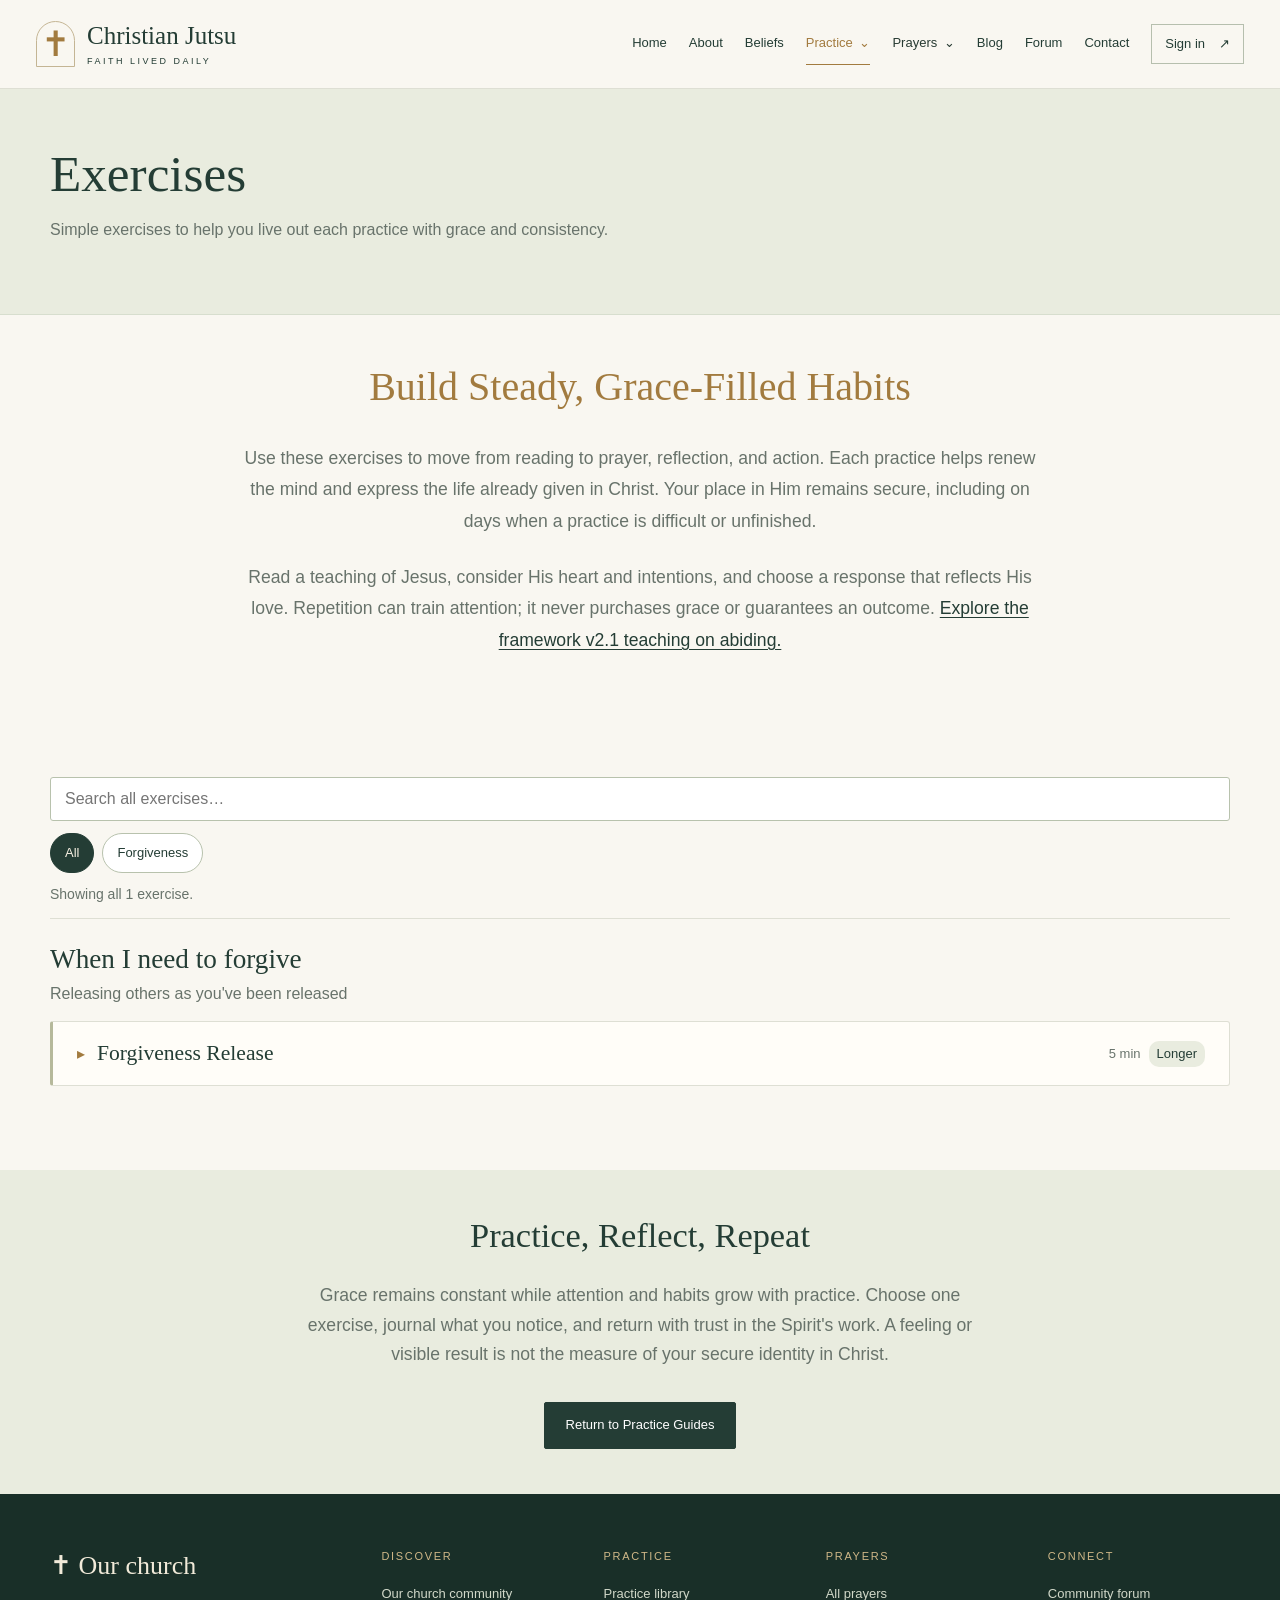
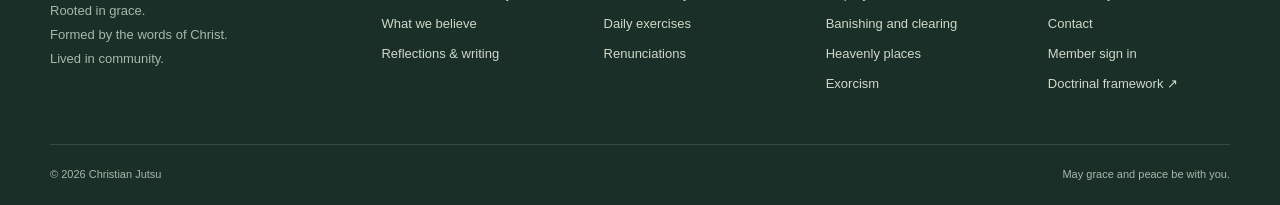
==== commit 8057bf9b: "Publish site from 8b06317" ====
--- a/exercises.html
+++ b/exercises.html
@@ -55,46 +55,10 @@
 <input id="library-search" type="search" placeholder="Search all exercises…" autocomplete="off">
 <div class="library-filters" id="library-filters" role="group" aria-label="Filter by need">
 <button type="button" data-need="all" aria-pressed="true">All</button>
-<button type="button" data-need="anxious" data-title="When I'm anxious or afraid" aria-pressed="false">Anxious or afraid</button>
-<button type="button" data-need="attack" data-title="When I'm under spiritual attack" aria-pressed="false">Spiritual attack</button>
 <button type="button" data-need="forgive" data-title="When I need to forgive" aria-pressed="false">Forgiveness</button>
-<button type="button" data-need="condemned" data-title="When I feel condemned or ashamed" aria-pressed="false">Condemned or ashamed</button>
-<button type="button" data-need="closer" data-title="To grow closer to Jesus" aria-pressed="false">Closer to Jesus</button>
-<button type="button" data-need="faith" data-title="To build up my faith" aria-pressed="false">Building faith</button>
-<button type="button" data-need="home" data-title="For my home and family" aria-pressed="false">Home and family</button>
-<button type="button" data-need="rest" data-title="When I'm worn out and need rest" aria-pressed="false">Rest</button>
 </div>
 <p class="library-status" id="library-status" aria-live="polite"></p>
 </div>
-<section class="library-group" data-group="anxious" aria-labelledby="group-anxious">
-<h2 class="library-group-title" id="group-anxious">When I'm anxious or afraid</h2>
-<p class="library-group-tagline">Peace for a troubled heart</p>
-<details class="ritual-card library-card" id="breath-prayer" data-needs="anxious rest">
-<summary><h3>Breath Prayer</h3><span class="library-meta"><span class="library-time">10 breaths</span></span></summary>
-<div class="library-body">
-<p>On inhale: &quot;Lord Jesus, draw me near.&quot; On exhale: &quot;I rest in Your grace.&quot; Repeat for 10 slow breaths to center before prayer.</p>
-<div class="library-footer"><p class="library-also">Also in: <a href="#need=rest">When I'm worn out and need rest</a></p><div class="library-actions"><button type="button" class="library-copy" data-copy-link hidden><span aria-hidden="true">🔗</span> <span class="library-button-label">Copy link</span></button><button type="button" class="library-close" data-close hidden><span aria-hidden="true">▴</span> <span class="library-button-label">Close</span></button></div></div>
-</div>
-</details>
-<details class="ritual-card library-card" id="scripture-walk" data-needs="anxious closer">
-<summary><h3>Scripture Walk</h3><span class="library-meta"><span class="library-time">10 min</span></span></summary>
-<div class="library-body">
-<p>Walk for 10 minutes reciting a single verse (Ps. 23:1 or Jn. 14:27). Let the rhythm of your steps reinforce the promise.</p>
-<div class="library-footer"><p class="library-also">Also in: <a href="#need=closer">To grow closer to Jesus</a></p><div class="library-actions"><button type="button" class="library-copy" data-copy-link hidden><span aria-hidden="true">🔗</span> <span class="library-button-label">Copy link</span></button><button type="button" class="library-close" data-close hidden><span aria-hidden="true">▴</span> <span class="library-button-label">Close</span></button></div></div>
-</div>
-</details>
-</section>
-<section class="library-group" data-group="attack" aria-labelledby="group-attack">
-<h2 class="library-group-title" id="group-attack">When I'm under spiritual attack</h2>
-<p class="library-group-tagline">Your authority in Christ</p>
-<details class="ritual-card library-card" id="protection-reset" data-needs="attack home">
-<summary><h3>Protection Reset</h3><span class="library-meta"></span></summary>
-<div class="library-body">
-<p>Pray, &quot;Lord, surround this home with Your peace in Jesus' name.&quot; If helpful, trace a small cross as a reminder of Christ. The gesture has no independent power.</p>
-<div class="library-footer"><p class="library-also">Also in: <a href="#need=home">For my home and family</a></p><div class="library-actions"><button type="button" class="library-copy" data-copy-link hidden><span aria-hidden="true">🔗</span> <span class="library-button-label">Copy link</span></button><button type="button" class="library-close" data-close hidden><span aria-hidden="true">▴</span> <span class="library-button-label">Close</span></button></div></div>
-</div>
-</details>
-</section>
 <section class="library-group" data-group="forgive" aria-labelledby="group-forgive">
 <h2 class="library-group-title" id="group-forgive">When I need to forgive</h2>
 <p class="library-group-tagline">Releasing others as you've been released</p>
@@ -112,74 +76,6 @@
 Show me where I need to acknowledge my own wrongs and make amends.<br>
 Thank You for forgiveness already given through Christ. Teach me to walk in Your love. Amen."</div>
 <div class="library-footer"><div class="library-actions"><button type="button" class="library-copy" data-copy-link hidden><span aria-hidden="true">🔗</span> <span class="library-button-label">Copy link</span></button><button type="button" class="library-close" data-close hidden><span aria-hidden="true">▴</span> <span class="library-button-label">Close</span></button></div></div>
-</div>
-</details>
-</section>
-<section class="library-group" data-group="condemned" aria-labelledby="group-condemned">
-<h2 class="library-group-title" id="group-condemned">When I feel condemned or ashamed</h2>
-<p class="library-group-tagline">No condemnation in Christ</p>
-<details class="ritual-card library-card" id="baptism-reflection" data-needs="condemned">
-<summary><h3>Baptism Renewal</h3><span class="library-meta"><span class="library-time">10 min</span></span></summary>
-<div class="library-body">
-<p><strong>Time:</strong> 10 minutes. <strong>Focus:</strong> Identity in Christ.</p>
-<p>Stand near water (sink, river, shower). Touch the water and say, &quot;I am buried with Christ; I am raised with Christ.&quot; Read Romans 6:3-4 aloud and pray for a fresh mind set on resurrection life.</p>
-<div class="scripture-ref"><strong>Scripture to anchor:</strong> Romans 6:3-4</div>
-<div class="library-footer"><div class="library-actions"><button type="button" class="library-copy" data-copy-link hidden><span aria-hidden="true">🔗</span> <span class="library-button-label">Copy link</span></button><button type="button" class="library-close" data-close hidden><span aria-hidden="true">▴</span> <span class="library-button-label">Close</span></button></div></div>
-</div>
-</details>
-</section>
-<section class="library-group" data-group="closer" aria-labelledby="group-closer">
-<h2 class="library-group-title" id="group-closer">To grow closer to Jesus</h2>
-<p class="library-group-tagline">Abiding in His words</p>
-<details class="ritual-card library-card" id="communion-pause" data-needs="closer">
-<summary><h3>Communion Pause</h3><span class="library-meta"><span class="library-time">5 min</span></span></summary>
-<div class="library-body">
-<p>Set aside 5 minutes midweek. Read 1 Corinthians 11:23-26, thank Jesus for His body and blood, and journal one line of gratitude.</p>
-<div class="library-footer"><div class="library-actions"><button type="button" class="library-copy" data-copy-link hidden><span aria-hidden="true">🔗</span> <span class="library-button-label">Copy link</span></button><button type="button" class="library-close" data-close hidden><span aria-hidden="true">▴</span> <span class="library-button-label">Close</span></button></div></div>
-</div>
-</details>
-<details class="ritual-card library-card" id="daily-devotion" data-needs="closer">
-<summary><h3>Daily Devotion Pattern</h3><span class="library-meta"><span class="library-time">15 min</span></span></summary>
-<div class="library-body">
-<p><strong>Time:</strong> 15 minutes. <strong>Tools:</strong> Bible, journal, quiet spot.</p>
-<p>1) Ask for the Spirit's help. 2) Read a short teaching of Jesus (start with John 15). 3) Consider what it reveals about His heart, intentions, and way of responding. 4) Hold His words in mind and choose one action that reflects them today. 5) Pray and end with gratitude. Read other passages of Scripture in the light of Christ.</p>
-<div class="scripture-ref"><strong>Scripture to anchor:</strong> John 15:4-5</div>
-<div class="library-footer"><div class="library-actions"><button type="button" class="library-copy" data-copy-link hidden><span aria-hidden="true">🔗</span> <span class="library-button-label">Copy link</span></button><button type="button" class="library-close" data-close hidden><span aria-hidden="true">▴</span> <span class="library-button-label">Close</span></button></div></div>
-</div>
-</details>
-</section>
-<section class="library-group" data-group="faith" aria-labelledby="group-faith">
-<h2 class="library-group-title" id="group-faith">To build up my faith</h2>
-<p class="library-group-tagline">Praise, promises, and prayer</p>
-<details class="ritual-card library-card" id="fasting" data-needs="faith closer">
-<summary><h3>Prayer &amp; Fasting Starter</h3><span class="library-meta"><span class="library-time">One meal</span></span></summary>
-<div class="library-body">
-<p><strong>Time:</strong> One meal. <strong>Focus:</strong> Dependence and clarity.</p>
-<p>Set aside an ordinary comfort or distraction and use the time for prayer; a food fast is optional. Reflect on God's faithfulness, sovereignty, and care as expressed in His names. Close by thanking Jesus for being the Bread of Life. The time set aside is a response to grace, not payment for an answer.</p>
-<div class="scripture-ref"><strong>Scripture to anchor:</strong> Matthew 6:16-18; John 6:35</div>
-<div class="library-footer"><p class="library-also">Also in: <a href="#need=closer">To grow closer to Jesus</a></p><div class="library-actions"><button type="button" class="library-copy" data-copy-link hidden><span aria-hidden="true">🔗</span> <span class="library-button-label">Copy link</span></button><button type="button" class="library-close" data-close hidden><span aria-hidden="true">▴</span> <span class="library-button-label">Close</span></button></div></div>
-</div>
-</details>
-</section>
-<section class="library-group" data-group="home" aria-labelledby="group-home">
-<h2 class="library-group-title" id="group-home">For my home and family</h2>
-<p class="library-group-tagline">Covering those you love</p>
-<details class="ritual-card library-card" id="communion-family" data-needs="home closer">
-<summary><h3>House Communion</h3><span class="library-meta"><span class="library-time">20 min</span></span></summary>
-<div class="library-body">
-<p><strong>Time:</strong> 20 minutes. <strong>Focus:</strong> Gratitude and unity.</p>
-<p>Gather bread and juice. Read Luke 22:19-20, invite each person to name one way Jesus has carried them this week, then partake together. Close with Psalm 23 read in unison.</p>
-<div class="scripture-ref"><strong>Scripture to anchor:</strong> Luke 22:19-20; Psalm 23</div>
-<div class="library-footer"><p class="library-also">Also in: <a href="#need=closer">To grow closer to Jesus</a></p><div class="library-actions"><button type="button" class="library-copy" data-copy-link hidden><span aria-hidden="true">🔗</span> <span class="library-button-label">Copy link</span></button><button type="button" class="library-close" data-close hidden><span aria-hidden="true">▴</span> <span class="library-button-label">Close</span></button></div></div>
-</div>
-</details>
-<details class="ritual-card library-card" id="space-clearing" data-needs="home attack">
-<summary><h3>Space-Clearing Prayer</h3><span class="library-meta"><span class="library-time">8 min</span></span></summary>
-<div class="library-body">
-<p><strong>Time:</strong> 8 minutes. <strong>Focus:</strong> Peace in your home.</p>
-<p>Pray through each room: &quot;Lord, this home belongs to You. Help us fill it with truth, peace, and love in Jesus' name.&quot; Ask God to send His ministers as He wills, and thank Him for His presence. Let prayer lead to a practical act of hospitality, reconciliation, or care.</p>
-<div class="scripture-ref"><strong>Scripture to anchor:</strong> Psalm 91:11-12</div>
-<div class="library-footer"><p class="library-also">Also in: <a href="#need=attack">When I'm under spiritual attack</a></p><div class="library-actions"><button type="button" class="library-copy" data-copy-link hidden><span aria-hidden="true">🔗</span> <span class="library-button-label">Copy link</span></button><button type="button" class="library-close" data-close hidden><span aria-hidden="true">▴</span> <span class="library-button-label">Close</span></button></div></div>
 </div>
 </details>
 </section>
